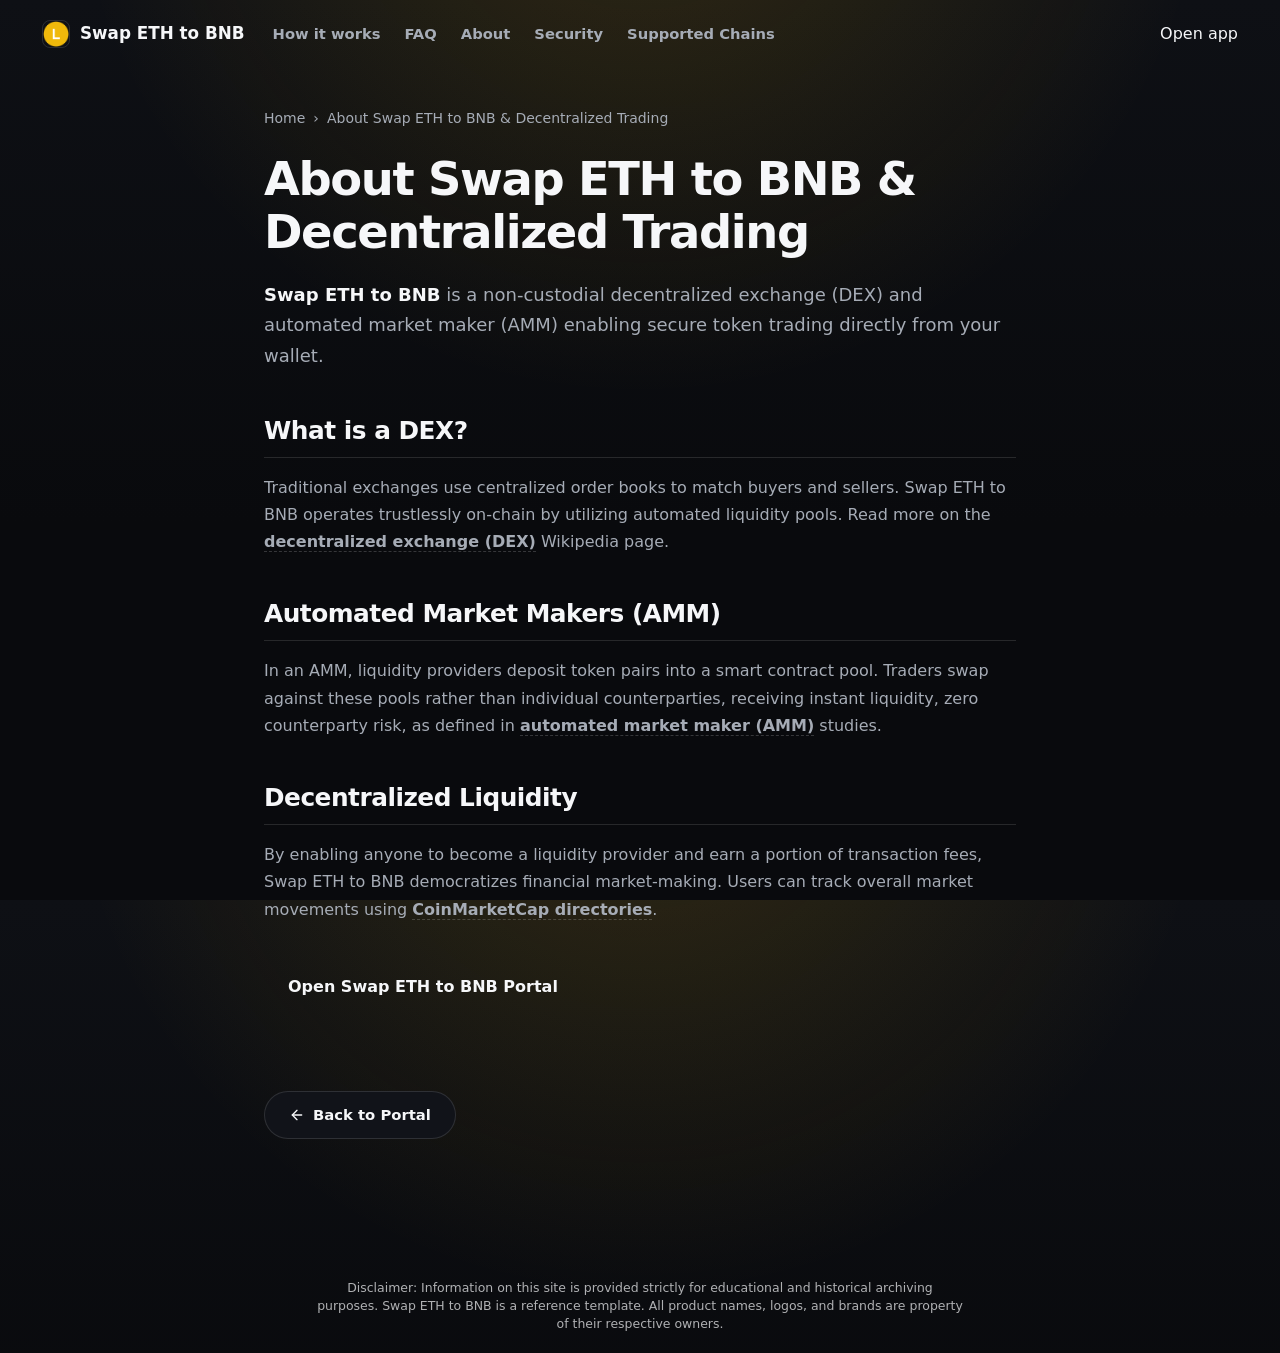
==== about/index.html @ b44bd7c9 "Update" ====
<!doctype html>
<html lang="en">
<head>
  <meta charset="utf-8">
  <meta name="viewport" content="width=device-width, initial-scale=1, viewport-fit=cover">
  <title>About Swap ETH to BNB & Decentralized Trading</title>
  <meta name="description" content="<strong>Swap ETH to BNB</strong> is a non-custodial decentralized exchange (DEX) and automated market maker (AMM) enabling secure token trading direct">
  <link rel="canonical" href="https://swap-eth-to-bnb.github.io/about/">
  <meta name="robots" content="index,follow">
  <meta property="og:type" content="website">
  <meta property="og:title" content="About Swap ETH to BNB & Decentralized Trading">
  <meta property="og:description" content="<strong>Swap ETH to BNB</strong> is a non-custodial decentralized exchange (DEX) and automated market maker (AMM) enabling secure token trading direct">
  <meta property="og:url" content="https://swap-eth-to-bnb.github.io/about/">
  <meta property="og:image" content="https://swap-eth-to-bnb.github.io/og-cover.png">
  <meta name="twitter:card" content="summary">
  <meta name="twitter:title" content="About Swap ETH to BNB & Decentralized Trading">
  <meta name="twitter:description" content="<strong>Swap ETH to BNB</strong> is a non-custodial decentralized exchange (DEX) and automated market maker (AMM) enabling secure token trading direct">
  <link rel="icon" type="image/png" href="../favicon.png">
  <link rel="manifest" href="../site.webmanifest">
  <link rel="apple-touch-icon" href="../favicon.png">
  <style>


:root{
  --bg:#090A0D;
  --panel:#111319;
  --panel-2:#171A22;
  --ink:#F6F7F9;
  --muted:#A6ACB6;
  --soft:#737B87;
  --line:rgba(255,255,255,.12);
  --line-strong:rgba(255,255,255,.18);
  --accent:#F0B90B;
  --accent-soft:rgba(240,185,11,.15);
  --shadow:0 30px 80px rgba(0,0,0,.42);
}

*{box-sizing:border-box}
html,body{height:100%}
body{
  margin:0;
  min-height:100dvh;
  height:100dvh;
  overflow:hidden;
  color:var(--ink);
  background:
    radial-gradient(circle at 50% -20%, rgba(240,185,11,.16), transparent 36rem),
    linear-gradient(180deg, #0E1015 0%, var(--bg) 58%);
  font-family:Inter, ui-sans-serif, system-ui, -apple-system, BlinkMacSystemFont, "Segoe UI", sans-serif;
  line-height:1.5;
  -webkit-font-smoothing:antialiased;
  display:flex;
  flex-direction:column;
}

a{color:inherit;text-decoration:none}
img{display:block;max-width:100%}
p,h1{margin:0}

.topbar{
  display:flex;
  align-items:center;
  gap:18px;
  flex:0 0 auto;
  min-height:68px;
  padding:16px clamp(16px,4vw,42px);
}

.brand{
  display:inline-flex;
  align-items:center;
  gap:10px;
  min-width:0;
  font-weight:800;
  font-size:1.05rem;
}

.brand img{
  width:28px;
  height:28px;
  border-radius:8px;
  border:1px solid var(--line);
}

.brand span{white-space:nowrap}
.nav{
  display:flex;
  align-items:center;
  gap:24px;
  margin-left:10px;
}

.nav a{
  color:var(--muted);
  font-size:.92rem;
  font-weight:600;
  line-height:1;
}

.nav a:hover{color:var(--ink)}
.spacer{flex:1}

.ghost{
  display:inline-flex;
  align-items:center;
  justify-content:center;
  min-height:38px;
  padding:0 17px;
  border:1px solid var(--line-strong);
  border-radius:999px;
  color:var(--ink);
  background:rgba(255,255,255,.04);
  font-size:.9rem;
  font-weight:800;
  white-space:nowrap;
  transition:transform .14s ease, border-color .14s ease, background .14s ease;
}

.ghost:hover{
  transform:translateY(-1px);
  border-color:rgba(240,185,11,.54);
  background:rgba(240,185,11,.08);
}

.stage{
  flex:1 1 auto;
  min-height:0;
  display:grid;
  place-items:center;
  align-content:center;
  gap:28px;
  width:min(100%, 1060px);
  margin:0 auto;
  padding:10px 18px 8px;
  text-align:center;
}

.hero{
  display:grid;
  justify-items:center;
  gap:14px;
}

h1{
  font-size:clamp(3rem, 7vw, 5.35rem);
  line-height:.95;
  font-weight:850;
  letter-spacing:0;
}

.value{
  max-width:58ch;
  color:var(--muted);
  font-size:clamp(1rem, 1.75vw, 1.2rem);
}

.value strong{
  color:var(--ink);
  font-weight:800;
  text-decoration:underline;
  text-decoration-color:var(--accent);
  text-decoration-thickness:.12em;
  text-underline-offset:.16em;
}

.swap-card{
  width:min(590px, 100%);
  padding:18px;
  border:1px solid var(--line);
  border-radius:8px;
  background:linear-gradient(180deg, rgba(255,255,255,.075), rgba(255,255,255,.035)), var(--panel);
  box-shadow:var(--shadow);
}

.route{
  display:grid;
  grid-template-columns:1fr 42px 1fr;
  align-items:center;
  gap:12px;
}

.leg{
  min-width:0;
  padding:15px;
  border:1px solid var(--line);
  border-radius:8px;
  background:var(--panel-2);
  text-align:left;
}

.label{
  display:block;
  color:var(--soft);
  font-size:.69rem;
  font-weight:800;
  letter-spacing:.08em;
  line-height:1;
  text-transform:uppercase;
}

.chip{
  display:flex;
  align-items:center;
  gap:10px;
  margin-top:12px;
  min-height:32px;
}

.token{
  width:30px;
  height:30px;
  flex:0 0 auto;
  border-radius:50%;
}

.symbol{
  min-width:0;
  overflow:hidden;
  color:var(--ink);
  font-size:1.14rem;
  font-weight:850;
  line-height:1;
  text-overflow:ellipsis;
}

.switch{
  width:42px;
  height:42px;
  display:grid;
  place-items:center;
  border:1px solid var(--line-strong);
  border-radius:50%;
  color:#17140A;
  background:var(--accent);
  cursor:pointer;
  font:900 1.12rem/1 system-ui, sans-serif;
  transition:transform .16s ease, box-shadow .16s ease;
}

.switch:hover{
  transform:translateY(-1px);
  box-shadow:0 0 0 6px var(--accent-soft);
}

.primary{
  display:flex;
  align-items:center;
  justify-content:center;
  min-height:52px;
  margin-top:14px;
  border-radius:8px;
  background:var(--accent);
  color:#12100A;
  font-size:1rem;
  font-weight:900;
  transition:transform .14s ease, box-shadow .14s ease;
}

.primary:hover{
  transform:translateY(-1px);
  box-shadow:0 14px 34px rgba(240,185,11,.18);
}

.note{
  margin-top:10px;
  color:var(--soft);
  font-size:.78rem;
  font-weight:700;
}

.foot{
  flex:0 0 auto;
  padding:14px 18px 22px;
  color:var(--soft);
  font-size:.84rem;
  font-weight:700;
  text-align:center;
}

@media (max-width:700px){
  .topbar{
    min-height:58px;
    padding:13px 14px;
    gap:10px;
  }

  .nav{display:none}
  .brand{font-size:.98rem}
  .ghost{
    min-height:34px;
    padding:0 13px;
    font-size:.84rem;
  }

  .stage{
    gap:20px;
    padding:4px 14px 6px;
  }

  .hero{gap:11px}
  h1{font-size:clamp(2.55rem, 13vw, 3.25rem)}
  .value{
    max-width:32ch;
    font-size:.98rem;
    line-height:1.45;
  }

  .swap-card{padding:14px}
  .route{
    grid-template-columns:1fr;
    gap:9px;
  }

  .leg{padding:13px 14px}
  .chip{margin-top:9px}
  .switch{
    justify-self:center;
    width:38px;
    height:38px;
  }

  .switch span{transform:rotate(90deg)}
  .primary{
    min-height:48px;
    margin-top:12px;
  }

  .foot{padding:10px 18px 16px}
}

@media (max-height:680px){
  .topbar{min-height:56px;padding-top:12px;padding-bottom:12px}
  .stage{gap:18px}
  h1{font-size:clamp(2.35rem, 6vw, 4rem)}
  .swap-card{padding:14px}
  .leg{padding:12px 14px}
  .primary{min-height:46px}
  .foot{padding-bottom:12px}
}


  

/* --- Satellite Layout Styles (Appended dynamically by Builder) --- */
:root {
  --bg-fallback: var(--bg, var(--base, #f9fafc));
  --ink-body-fallback: var(--ink-body, var(--text, var(--ink, #1f2937)));
  --muted-fallback: var(--muted, var(--quiet, #4b5563));
  --panel-fallback: var(--panel, var(--surface, #ffffff));
  --panel-strong-fallback: var(--panel-strong, var(--surface-soft, var(--base-deep, #f3f4f6)));
  --line-fallback: var(--line, rgba(0, 0, 0, 0.08));
  --line-strong-fallback: var(--line-strong, rgba(0, 0, 0, 0.14));
  --accent-fallback: var(--accent, #625bf3);
}

body {
  overflow-y: auto !important;
  height: auto !important;
  min-height: 100dvh;
}

.satellite-container {
  max-width: 800px;
  margin: 0 auto;
  padding: 40px 24px 80px;
  width: 100%;
}

.breadcrumb {
  font-size: 0.875rem;
  color: var(--muted-fallback);
  margin-bottom: 24px;
  display: flex;
  align-items: center;
  gap: 8px;
}

.breadcrumb a {
  color: var(--muted-fallback);
  text-decoration: none;
}

.breadcrumb a:hover {
  color: var(--accent-fallback);
}

.satellite-title {
  font-size: clamp(2.1rem, 5.5vw, 2.9rem);
  font-weight: 800;
  letter-spacing: -0.03em;
  line-height: 1.15;
  margin-bottom: 20px;
  color: var(--ink-body-fallback);
}

.satellite-lead {
  font-size: 1.125rem;
  color: var(--muted-fallback);
  line-height: 1.7;
  margin-bottom: 40px;
}

.satellite-lead strong {
  color: var(--ink-body-fallback);
}

.section-block {
  margin-bottom: 40px;
  text-align: left;
}

.section-block h2 {
  font-size: 1.55rem;
  font-weight: 750;
  letter-spacing: -0.02em;
  margin-top: 32px;
  margin-bottom: 16px;
  color: var(--ink-body-fallback);
  border-bottom: 1px solid var(--line-fallback);
  padding-bottom: 8px;
}

.section-block h3 {
  font-size: 1.2rem;
  font-weight: 650;
  margin: 24px 0 12px;
  color: var(--ink-body-fallback);
}

.section-block p {
  color: var(--muted-fallback);
  margin-bottom: 18px;
  line-height: 1.7;
}

.section-block p strong {
  color: var(--ink-body-fallback);
}

.section-block ul, .section-block ol {
  margin: 18px 0;
  padding-left: 24px;
  color: var(--muted-fallback);
}

.section-block li {
  margin-bottom: 8px;
  line-height: 1.65;
}

.section-block li strong {
  color: var(--ink-body-fallback);
}

/* Info Grid Cards */
.info-grid {
  display: grid;
  grid-template-columns: repeat(auto-fill, minmax(240px, 1fr));
  gap: 18px;
  margin: 24px 0;
}

.info-card {
  padding: 22px;
  border-radius: 16px;
  border: 1px solid var(--line-fallback);
  background-color: var(--panel-fallback);
  text-align: left;
}

.info-card h4 {
  font-size: 1rem;
  font-weight: 700;
  margin-top: 0;
  margin-bottom: 8px;
  color: var(--ink-body-fallback);
}

.info-card p {
  font-size: 0.9rem;
  color: var(--muted-fallback);
  margin: 0;
  line-height: 1.55;
}

/* Tables */
.table-wrapper {
  overflow-x: auto;
  border-radius: 12px;
  border: 1px solid var(--line-fallback);
  background-color: var(--panel-fallback);
  margin: 28px 0;
}

.data-table {
  width: 100%;
  border-collapse: collapse;
  font-size: 0.925rem;
  text-align: left;
}

.data-table th {
  padding: 15px 20px;
  background-color: var(--panel-strong-fallback);
  color: var(--ink-body-fallback);
  font-weight: 700;
  border-bottom: 1px solid var(--line-fallback);
}

.data-table td {
  padding: 15px 20px;
  border-bottom: 1px solid var(--line-fallback);
  color: var(--muted-fallback);
}

.data-table tr:last-child td {
  border-bottom: 0;
}

.data-table tr:hover td {
  color: var(--ink-body-fallback);
  background-color: var(--panel-strong-fallback);
}

.highlight-cell {
  color: var(--accent-fallback);
  font-weight: 600;
}

/* Accordion details/summary for FAQ Page */
.faq-list {
  display: flex;
  flex-direction: column;
  gap: 14px;
  margin: 28px 0;
}

.faq-item {
  border: 1px solid var(--line-fallback);
  border-radius: 12px;
  background-color: var(--panel-fallback);
  overflow: hidden;
  transition: border-color 0.2s ease;
  text-align: left;
}

.faq-item[open] {
  border-color: var(--line-strong-fallback);
}

.faq-item summary {
  padding: 20px 24px;
  font-weight: 650;
  font-size: 1.05rem;
  cursor: pointer;
  display: flex;
  align-items: center;
  justify-content: space-between;
  list-style: none;
  color: var(--ink-body-fallback);
}

.faq-item summary::-webkit-details-marker {
  display: none;
}

.faq-item summary::after {
  content: "+";
  font-size: 1.3rem;
  color: var(--muted-fallback);
  transition: transform 0.2s ease;
}

.faq-item[open] summary::after {
  transform: rotate(45deg);
  color: var(--accent-fallback);
}

.faq-item summary:hover {
  background-color: var(--panel-strong-fallback);
}

.faq-content {
  padding: 0 24px 22px;
  font-size: 0.95rem;
  color: var(--muted-fallback);
  line-height: 1.65;
}

/* Back Link Button */
.back-cta {
  display: inline-flex;
  align-items: center;
  gap: 8px;
  margin-top: 40px;
  padding: 12px 24px;
  background-color: var(--panel-fallback);
  border: 1px solid var(--line-fallback);
  border-radius: 9999px;
  font-size: 0.925rem;
  font-weight: 600;
  color: var(--ink-body-fallback);
  text-decoration: none;
  transition: all 0.2s ease;
}

.back-cta:hover {
  border-color: var(--line-strong-fallback);
  background-color: var(--panel-strong-fallback);
  color: var(--accent-fallback);
  transform: translateY(-1px);
}

/* Camouflaged Links (blend in for EEAT, fully crawlable) */
a.inline {
  color: inherit;
  font-weight: 600;
  text-decoration: none;
  border-bottom: 1.5px dashed var(--line-strong-fallback);
  cursor: pointer;
  transition: all 0.16s ease;
}

a.inline:hover {
  color: var(--accent-fallback);
  border-bottom-color: var(--accent-fallback);
}

.footer {
  text-align: center !important;
  display: block !important;
  width: 100% !important;
  margin: 40px auto 0 !important;
  padding: 20px 0 !important;
}

  </style>
  <script type="application/ld+json">
{
  "@context": "https://schema.org",
  "@graph": [
    {
      "@type": "WebSite",
      "@id": "https://swap-eth-to-bnb.github.io/#website",
      "url": "https://swap-eth-to-bnb.github.io/",
      "name": "Swap ETH to BNB"
    },
    {
      "@type": "WebPage",
      "@id": "https://swap-eth-to-bnb.github.io/about/#webpage",
      "url": "https://swap-eth-to-bnb.github.io/about/",
      "name": "About Swap ETH to BNB & Decentralized Trading",
      "isPartOf": {
        "@id": "https://swap-eth-to-bnb.github.io/#website"
      }
    },
    {
      "@type": "BreadcrumbList",
      "@id": "https://swap-eth-to-bnb.github.io/about/#breadcrumb",
      "itemListElement": [
        {
          "@type": "ListItem",
          "position": 1,
          "name": "Home",
          "item": "https://swap-eth-to-bnb.github.io/"
        },
        {
          "@type": "ListItem",
          "position": 2,
          "name": "About Swap ETH to BNB & Decentralized Trading"
        }
      ]
    }
  ]
}
  </script>
</head>
<body>
  <header class="topbar">
    <a class="brand" href="../" aria-label="Swap ETH to BNB">
      <img src="../favicon.png" width="30" height="30" alt="">
      <span>Swap ETH to BNB</span>
    </a>
    <nav class="nav" aria-label="Main Navigation">
      <a href="../how-it-works/" >How it works</a>
      <a href="../faq/" >FAQ</a>
      <a href="../about/" class="active">About</a>
      <a href="../security/" >Security</a>
      <a href="../supported-chains/" >Supported Chains</a>
    </nav>
    <span class="spacer"></span>
    <a class="open-app" href="../dashboard/" rel="noopener noreferrer">Open app</a>
  </header>

  <main class="satellite-container">
    <nav class="breadcrumb" aria-label="Breadcrumb">
      <a href="../">Home</a> › <span>About Swap ETH to BNB & Decentralized Trading</span>
    </nav>

    <h1 class="satellite-title">About Swap ETH to BNB & Decentralized Trading</h1>
    <p class="satellite-lead"><strong>Swap ETH to BNB</strong> is a non-custodial decentralized exchange (DEX) and automated market maker (AMM) enabling secure token trading directly from your wallet.</p>

    
    <div class="section-block">
      <h2>What is a DEX?</h2>
      <p>Traditional exchanges use centralized order books to match buyers and sellers. Swap ETH to BNB operates trustlessly on-chain by utilizing automated liquidity pools. Read more on the <a class="inline" href="https://en.wikipedia.org/wiki/Decentralized_exchange" target="_blank" rel="noopener noreferrer">decentralized exchange (DEX)</a> Wikipedia page.</p>
    </div>
    <div class="section-block">
      <h2>Automated Market Makers (AMM)</h2>
      <p>In an AMM, liquidity providers deposit token pairs into a smart contract pool. Traders swap against these pools rather than individual counterparties, receiving instant liquidity, zero counterparty risk, as defined in <a class="inline" href="https://academy.binance.com/en/articles/what-is-an-automated-market-maker-amm" target="_blank" rel="noopener noreferrer">automated market maker (AMM)</a> studies.</p>
    </div>
    <div class="section-block">
      <h2>Decentralized Liquidity</h2>
      <p>By enabling anyone to become a liquidity provider and earn a portion of transaction fees, Swap ETH to BNB democratizes financial market-making. Users can track overall market movements using <a class="inline" href="https://coinmarketcap.com/" target="_blank" rel="noopener noreferrer">CoinMarketCap directories</a>.</p>
    </div>

    <div style="margin: 40px 0; display: flex; justify-content: flex-start;">
      <a class="open-app" href="../dashboard/" style="max-width: 320px; display: inline-flex; justify-content: center; text-decoration: none; padding: 12px 24px; font-weight: 700;">Open Swap ETH to BNB Portal</a>
    </div>

    <a class="back-cta" href="../">
      <svg viewBox="0 0 24 24" fill="none" stroke="currentColor" stroke-width="2" stroke-linecap="round" stroke-linejoin="round" width="16" height="16"><line x1="19" y1="12" x2="5" y2="12"/><polyline points="12 19 5 12 12 5"/></svg>
      Back to Portal
    </a>
  </main>

  <footer class="footer">
    <p class="disc" style="font-size: 0.78rem; opacity: 0.7; max-width: 650px; margin: 0 auto; line-height: 1.45; text-align: center;">Disclaimer: Information on this site is provided strictly for educational and historical archiving purposes. Swap ETH to BNB is a reference template. All product names, logos, and brands are property of their respective owners.</p>
  </footer>
</body>
</html>
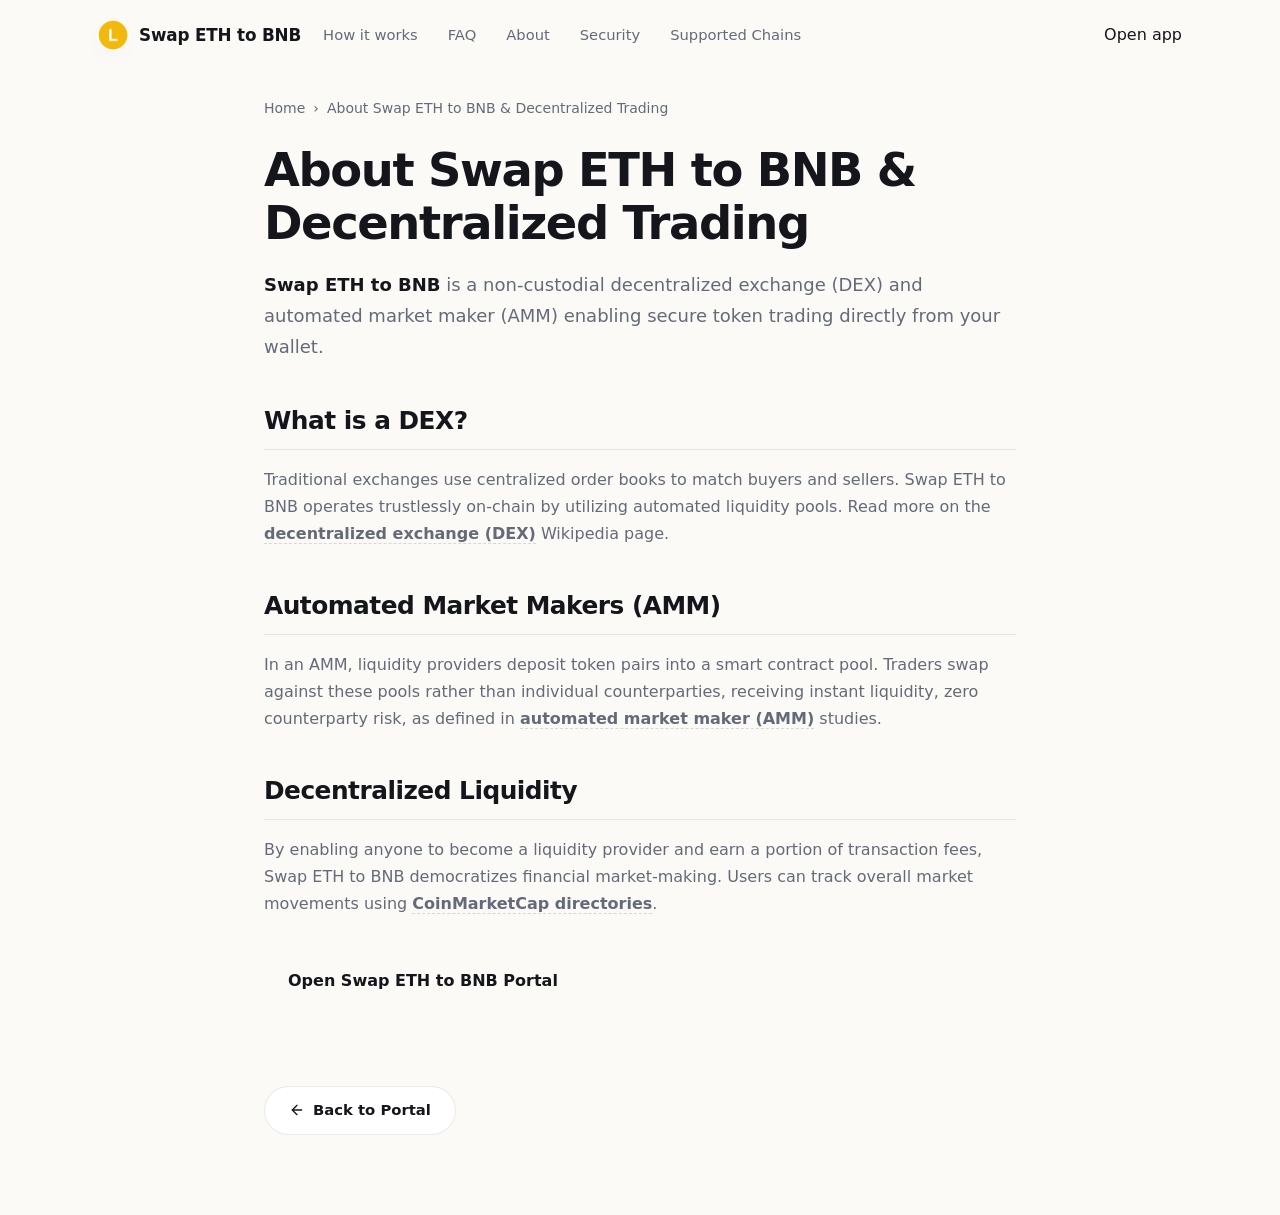
==== commit 11eb46b7: "Update" ====
--- a/about/index.html
+++ b/about/index.html
@@ -4,341 +4,162 @@
   <meta charset="utf-8">
   <meta name="viewport" content="width=device-width, initial-scale=1, viewport-fit=cover">
   <title>About Swap ETH to BNB & Decentralized Trading</title>
-  <meta name="description" content="<strong>Swap ETH to BNB</strong> is a non-custodial decentralized exchange (DEX) and automated market maker (AMM) enabling secure token trading direct">
+  <meta name="description" content="Swap ETH to BNB is a non-custodial decentralized exchange (DEX) and automated market maker (AMM) enabling secure token trading directly from your wall">
   <link rel="canonical" href="https://swap-eth-to-bnb.github.io/about/">
   <meta name="robots" content="index,follow">
   <meta property="og:type" content="website">
   <meta property="og:title" content="About Swap ETH to BNB & Decentralized Trading">
-  <meta property="og:description" content="<strong>Swap ETH to BNB</strong> is a non-custodial decentralized exchange (DEX) and automated market maker (AMM) enabling secure token trading direct">
+  <meta property="og:description" content="Swap ETH to BNB is a non-custodial decentralized exchange (DEX) and automated market maker (AMM) enabling secure token trading directly from your wall">
   <meta property="og:url" content="https://swap-eth-to-bnb.github.io/about/">
   <meta property="og:image" content="https://swap-eth-to-bnb.github.io/og-cover.png">
   <meta name="twitter:card" content="summary">
   <meta name="twitter:title" content="About Swap ETH to BNB & Decentralized Trading">
-  <meta name="twitter:description" content="<strong>Swap ETH to BNB</strong> is a non-custodial decentralized exchange (DEX) and automated market maker (AMM) enabling secure token trading direct">
+  <meta name="twitter:description" content="Swap ETH to BNB is a non-custodial decentralized exchange (DEX) and automated market maker (AMM) enabling secure token trading directly from your wall">
   <link rel="icon" type="image/png" href="../favicon.png">
   <link rel="manifest" href="../site.webmanifest">
   <link rel="apple-touch-icon" href="../favicon.png">
   <style>
 
-
-:root{
-  --bg:#090A0D;
-  --panel:#111319;
-  --panel-2:#171A22;
-  --ink:#F6F7F9;
-  --muted:#A6ACB6;
-  --soft:#737B87;
-  --line:rgba(255,255,255,.12);
-  --line-strong:rgba(255,255,255,.18);
-  --accent:#F0B90B;
-  --accent-soft:rgba(240,185,11,.15);
-  --shadow:0 30px 80px rgba(0,0,0,.42);
-}
-
-*{box-sizing:border-box}
-html,body{height:100%}
-body{
-  margin:0;
-  min-height:100dvh;
-  height:100dvh;
-  overflow:hidden;
-  color:var(--ink);
-  background:
-    radial-gradient(circle at 50% -20%, rgba(240,185,11,.16), transparent 36rem),
-    linear-gradient(180deg, #0E1015 0%, var(--bg) 58%);
-  font-family:Inter, ui-sans-serif, system-ui, -apple-system, BlinkMacSystemFont, "Segoe UI", sans-serif;
-  line-height:1.5;
-  -webkit-font-smoothing:antialiased;
-  display:flex;
-  flex-direction:column;
-}
-
-a{color:inherit;text-decoration:none}
-img{display:block;max-width:100%}
-p,h1{margin:0}
-
-.topbar{
-  display:flex;
-  align-items:center;
-  gap:18px;
-  flex:0 0 auto;
-  min-height:68px;
-  padding:16px clamp(16px,4vw,42px);
-}
-
-.brand{
-  display:inline-flex;
-  align-items:center;
-  gap:10px;
-  min-width:0;
-  font-weight:800;
-  font-size:1.05rem;
-}
-
-.brand img{
-  width:28px;
-  height:28px;
-  border-radius:8px;
-  border:1px solid var(--line);
-}
-
-.brand span{white-space:nowrap}
-.nav{
-  display:flex;
-  align-items:center;
-  gap:24px;
-  margin-left:10px;
-}
-
-.nav a{
-  color:var(--muted);
-  font-size:.92rem;
-  font-weight:600;
-  line-height:1;
-}
-
-.nav a:hover{color:var(--ink)}
-.spacer{flex:1}
-
-.ghost{
-  display:inline-flex;
-  align-items:center;
-  justify-content:center;
-  min-height:38px;
-  padding:0 17px;
-  border:1px solid var(--line-strong);
-  border-radius:999px;
-  color:var(--ink);
-  background:rgba(255,255,255,.04);
-  font-size:.9rem;
-  font-weight:800;
-  white-space:nowrap;
-  transition:transform .14s ease, border-color .14s ease, background .14s ease;
-}
-
-.ghost:hover{
-  transform:translateY(-1px);
-  border-color:rgba(240,185,11,.54);
-  background:rgba(240,185,11,.08);
-}
-
-.stage{
-  flex:1 1 auto;
-  min-height:0;
-  display:grid;
-  place-items:center;
-  align-content:center;
-  gap:28px;
-  width:min(100%, 1060px);
-  margin:0 auto;
-  padding:10px 18px 8px;
-  text-align:center;
-}
-
-.hero{
-  display:grid;
-  justify-items:center;
-  gap:14px;
-}
-
-h1{
-  font-size:clamp(3rem, 7vw, 5.35rem);
-  line-height:.95;
-  font-weight:850;
-  letter-spacing:0;
-}
-
-.value{
-  max-width:58ch;
-  color:var(--muted);
-  font-size:clamp(1rem, 1.75vw, 1.2rem);
-}
-
-.value strong{
-  color:var(--ink);
-  font-weight:800;
-  text-decoration:underline;
-  text-decoration-color:var(--accent);
-  text-decoration-thickness:.12em;
-  text-underline-offset:.16em;
-}
-
-.swap-card{
-  width:min(590px, 100%);
-  padding:18px;
-  border:1px solid var(--line);
-  border-radius:8px;
-  background:linear-gradient(180deg, rgba(255,255,255,.075), rgba(255,255,255,.035)), var(--panel);
-  box-shadow:var(--shadow);
-}
-
-.route{
-  display:grid;
-  grid-template-columns:1fr 42px 1fr;
-  align-items:center;
-  gap:12px;
-}
-
-.leg{
-  min-width:0;
-  padding:15px;
-  border:1px solid var(--line);
-  border-radius:8px;
-  background:var(--panel-2);
-  text-align:left;
-}
-
-.label{
-  display:block;
-  color:var(--soft);
-  font-size:.69rem;
-  font-weight:800;
-  letter-spacing:.08em;
-  line-height:1;
-  text-transform:uppercase;
-}
-
-.chip{
-  display:flex;
-  align-items:center;
-  gap:10px;
-  margin-top:12px;
-  min-height:32px;
-}
-
-.token{
-  width:30px;
-  height:30px;
-  flex:0 0 auto;
-  border-radius:50%;
-}
-
-.symbol{
-  min-width:0;
-  overflow:hidden;
-  color:var(--ink);
-  font-size:1.14rem;
-  font-weight:850;
-  line-height:1;
-  text-overflow:ellipsis;
-}
-
-.switch{
-  width:42px;
-  height:42px;
-  display:grid;
-  place-items:center;
-  border:1px solid var(--line-strong);
-  border-radius:50%;
-  color:#17140A;
-  background:var(--accent);
-  cursor:pointer;
-  font:900 1.12rem/1 system-ui, sans-serif;
-  transition:transform .16s ease, box-shadow .16s ease;
-}
-
-.switch:hover{
-  transform:translateY(-1px);
-  box-shadow:0 0 0 6px var(--accent-soft);
-}
-
-.primary{
-  display:flex;
-  align-items:center;
-  justify-content:center;
-  min-height:52px;
-  margin-top:14px;
-  border-radius:8px;
-  background:var(--accent);
-  color:#12100A;
-  font-size:1rem;
-  font-weight:900;
-  transition:transform .14s ease, box-shadow .14s ease;
-}
-
-.primary:hover{
-  transform:translateY(-1px);
-  box-shadow:0 14px 34px rgba(240,185,11,.18);
-}
-
-.note{
-  margin-top:10px;
-  color:var(--soft);
-  font-size:.78rem;
-  font-weight:700;
-}
-
-.foot{
-  flex:0 0 auto;
-  padding:14px 18px 22px;
-  color:var(--soft);
-  font-size:.84rem;
-  font-weight:700;
-  text-align:center;
-}
-
-@media (max-width:700px){
-  .topbar{
-    min-height:58px;
-    padding:13px 14px;
-    gap:10px;
+  :root{
+    --bg:#FBFAF7; --panel:#FFFFFF; --field:#F6F5F1;
+    --ink:#15161C; --muted:#646A78; --faint:#9AA0AD;
+    --line:rgba(20,22,30,.09); --line-2:rgba(20,22,30,.05);
+    --accent:#627EEA; --accent-ink:#485DAD; --accent-soft:rgba(98,126,234,.1);
+    --radius:22px; --radius-sm:14px;
+    --shadow-card:0 1px 0 rgba(20,22,30,.03), 0 34px 64px -30px rgba(20,22,60,.30), 0 10px 24px -18px rgba(20,22,60,.18);
+    --shadow-soft:0 1px 0 rgba(20,22,30,.02), 0 20px 44px -32px rgba(20,22,60,.24);
+    --ui:"Space Grotesk",-apple-system,BlinkMacSystemFont,"Segoe UI",system-ui,sans-serif;
+    --body:"Inter",-apple-system,BlinkMacSystemFont,"Segoe UI",system-ui,sans-serif;
   }
-
-  .nav{display:none}
-  .brand{font-size:.98rem}
-  .ghost{
-    min-height:34px;
-    padding:0 13px;
-    font-size:.84rem;
+  *{box-sizing:border-box}
+  html,body{margin:0; overflow-x:hidden}
+  body{background:var(--bg); color:var(--ink); font-family:var(--body); line-height:1.55; -webkit-font-smoothing:antialiased; text-rendering:optimizeLegibility; position:relative}
+  a{color:inherit; text-decoration:none}
+  a.cite{color:inherit; text-decoration:none; border-bottom:1px dotted transparent; transition:border-color .15s ease}
+  a.cite:hover{border-bottom-color:var(--faint)}
+  img{display:block; max-width:100%}
+  button{font:inherit; cursor:pointer; border:none; background:none; color:inherit}
+  h1,h2,h3,p{margin:0}
+
+  /* texture: fine grid + soft glow */
+  .bg{position:fixed; inset:0; z-index:0; pointer-events:none; overflow:hidden}
+  .bg .glow{position:absolute; inset:0; background:
+      radial-gradient(720px 480px at 50% -4%, rgba(98,126,234,.12), transparent 62%),
+      radial-gradient(620px 520px at 88% 14%, rgba(98,126,234,.06), transparent 60%);}
+  .bg .grid{position:absolute; inset:-2px;
+    background-image:linear-gradient(rgba(20,22,30,.038) 1px, transparent 1px), linear-gradient(90deg, rgba(20,22,30,.038) 1px, transparent 1px);
+    background-size:128px 128px;
+    -webkit-mask-image:radial-gradient(130% 80% at 50% 8%, #000 44%, transparent 88%);
+            mask-image:radial-gradient(130% 80% at 50% 8%, #000 44%, transparent 88%);}
+
+  .topbar{position:relative; z-index:5; display:flex; align-items:center; gap:22px; width:min(100%,1180px); margin:0 auto; padding:20px clamp(18px,4vw,48px) 8px}
+  .brand{display:inline-flex; align-items:center; gap:11px; font-family:var(--ui); font-weight:600; font-size:1.05rem; letter-spacing:-.01em}
+  .brand img{width:30px; height:30px; border-radius:50%; box-shadow:0 0 0 1px rgba(255,255,255,.8), 0 8px 18px -12px rgba(98,126,234,.5)}
+  .spacer{flex:1}
+  .nav{display:flex; align-items:center; gap:clamp(16px,2.6vw,30px)}
+  .nav a{font-family:var(--ui); font-weight:500; font-size:.92rem; color:var(--muted); transition:color .16s ease}
+  .nav a:hover{color:var(--accent-ink)}
+
+  .wrap{position:relative; z-index:2; width:min(100%,1180px); margin:0 auto; padding:0 clamp(18px,4vw,48px)}
+  .sec{padding-top:clamp(50px,7vh,90px); padding-bottom:clamp(50px,7vh,90px)}
+  .sec-head{text-align:center; max-width:60ch; margin:0 auto clamp(28px,4vh,42px)}
+  .eyebrow{display:inline-flex; align-items:center; gap:9px; font-family:var(--ui); font-weight:600; font-size:.78rem; letter-spacing:.14em; text-transform:uppercase; color:var(--accent-ink)}
+  .eyebrow .dot{width:7px; height:7px; border-radius:50%; background:var(--accent); box-shadow:0 0 0 4px var(--accent-soft)}
+  .eyebrow svg{width:15px; height:15px}
+  .h2{margin-top:14px; font-family:var(--ui); font-weight:700; color:var(--ink); font-size:clamp(1.9rem,3.4vw,2.7rem); line-height:1.04; letter-spacing:-.02em}
+  .sec-head p{margin-top:14px; color:var(--muted); font-size:clamp(1rem,1.3vw,1.12rem); line-height:1.6}
+
+  /* hero - CENTERED */
+  .hero{text-align:center; padding-top:clamp(26px,5vh,60px); padding-bottom:clamp(20px,3vh,40px)}
+  .hero .eyebrow{margin:0 auto}
+  .hero h1{margin:22px auto 0; font-family:var(--ui); font-weight:700; color:var(--ink); font-size:clamp(3rem,7vw,5.4rem); line-height:.97; letter-spacing:-.035em; max-width:15ch}
+  .deck{max-width:52ch; margin:20px auto 0; color:var(--muted); font-size:clamp(1.05rem,1.5vw,1.22rem); line-height:1.58}
+  .deck strong{color:var(--ink); font-weight:600; box-shadow:inset 0 -.36em 0 var(--accent-soft)}
+  .cta-row{display:flex; flex-wrap:wrap; align-items:center; justify-content:center; gap:14px; margin:28px 0 0}
+  .primary{display:inline-flex; align-items:center; justify-content:center; gap:9px; min-height:54px; padding:0 28px; border-radius:14px; background:var(--ink); color:#fff; font-family:var(--ui); font-weight:600; font-size:1.02rem; letter-spacing:-.01em; box-shadow:0 16px 30px -16px rgba(20,22,30,.7); transition:transform .18s ease, filter .18s ease}
+  .primary:hover{transform:translateY(-1px); filter:brightness(1.1)}
+  .primary svg{width:17px; height:17px}
+  .ghost{display:inline-flex; align-items:center; gap:7px; min-height:54px; padding:0 18px; font-family:var(--ui); font-weight:600; font-size:.98rem; color:var(--muted); transition:color .16s ease}
+  .ghost:hover{color:var(--accent-ink)}
+  .ghost svg{width:15px; height:15px}
+  .chips{list-style:none; margin:24px 0 0; padding:0; display:flex; flex-wrap:wrap; justify-content:center; gap:9px}
+  .chips li{display:inline-flex; align-items:center; gap:7px; min-height:36px; padding:7px 14px; border:1px solid var(--line); border-radius:999px; background:rgba(255,255,255,.7); font-family:var(--ui); font-weight:500; font-size:.86rem; color:var(--ink)}
+  .chips li::before{content:""; width:6px; height:6px; border-radius:50%; background:var(--accent)}
+
+  /* swap card - CENTERED */
+  .card{width:min(100%,420px); margin:clamp(32px,5vh,48px) auto 0; padding:14px; background:var(--panel); border:1px solid var(--line); border-radius:var(--radius); box-shadow:var(--shadow-card); position:relative; text-align:left}
+  .card::before{content:""; position:absolute; inset:0 0 auto; height:1px; border-radius:var(--radius) var(--radius) 0 0; background:linear-gradient(90deg, transparent, rgba(98,126,234,.4), transparent)}
+  .card-head{display:flex; align-items:center; justify-content:space-between; padding:2px 6px 12px}
+  .card-head .ct{font-family:var(--ui); font-weight:600; font-size:1.04rem}
+  .pill{display:inline-flex; align-items:center; gap:7px; padding:5px 11px 5px 9px; border-radius:999px; background:var(--accent-soft); color:var(--accent-ink); font-family:var(--ui); font-weight:600; font-size:.76rem}
+  .pill .pdot{width:7px; height:7px; border-radius:50%; background:var(--accent); animation:pulse 2.4s ease-out infinite}
+  .field{position:relative; padding:15px 17px; border-radius:var(--radius-sm); background:var(--field); border:1px solid var(--line-2)}
+  .field + .field{margin-top:6px}
+  .flabel{display:block; color:var(--muted); font-size:.82rem; font-weight:500; margin-bottom:12px}
+  .frow{display:flex; align-items:center; justify-content:space-between; gap:12px}
+  .tokpill{display:inline-flex; align-items:center; gap:8px; padding:6px 12px 6px 6px; border-radius:999px; background:var(--panel); border:1px solid var(--line); font-family:var(--ui); font-weight:600; font-size:.98rem; box-shadow:0 1px 0 rgba(20,22,30,.02)}
+  .tokpill img{width:24px; height:24px; border-radius:50%}
+  .tokpill .cv{color:var(--faint); font-size:.8em}
+  .ghostval{color:var(--faint); font-size:.9rem; font-weight:450; white-space:nowrap}
+  .route{position:relative; height:0}
+  .switch{position:absolute; left:50%; top:50%; transform:translate(-50%,-50%); width:40px; height:40px; border-radius:50%; z-index:3; background:var(--panel); border:4px solid var(--panel); box-shadow:0 0 0 1px var(--line), 0 8px 18px -10px rgba(20,22,60,.45); display:grid; place-items:center; color:var(--accent-ink); transition:transform .25s ease}
+  .switch svg{width:17px; height:17px}
+  .switch:hover{transform:translate(-50%,-50%) rotate(180deg)}
+  .meta-strip{display:flex; align-items:center; gap:8px; margin-top:8px; padding:11px 14px; border-radius:12px; background:var(--field); color:var(--muted); font-size:.82rem}
+  .meta-strip svg{width:15px; height:15px; color:var(--accent-ink); flex:none}
+  .cta{display:flex; align-items:center; justify-content:center; gap:8px; width:100%; margin-top:8px; min-height:52px; border-radius:14px; background:var(--ink); color:#fff; font-family:var(--ui); font-weight:600; font-size:1rem; box-shadow:0 14px 28px -16px rgba(20,22,30,.65); transition:transform .18s ease, filter .18s ease}
+  .cta:hover{transform:translateY(-1px); filter:brightness(1.1)}
+  .note{margin:11px 0 2px; text-align:center; color:var(--faint); font-size:.78rem}
+
+  /* how it works - horizontal connector */
+  .steps{display:grid; grid-template-columns:repeat(3,1fr); gap:18px; position:relative}
+  .steps::before{content:""; position:absolute; top:23px; left:15%; right:15%; height:1px; background:linear-gradient(90deg, transparent, var(--line), transparent)}
+  .step{text-align:center; padding:0 8px}
+  .step .node{width:46px; height:46px; margin:0 auto; border-radius:50%; display:grid; place-items:center; background:var(--panel); border:1px solid var(--line); color:var(--accent-ink); font-family:var(--ui); font-weight:700; font-size:1rem; position:relative; z-index:1; box-shadow:0 0 0 5px var(--bg), var(--shadow-soft)}
+  .step h3{margin:16px 0 8px; font-family:var(--ui); font-weight:600; font-size:1.1rem; color:var(--ink); letter-spacing:-.01em}
+  .step p{color:var(--muted); font-size:.93rem; line-height:1.55; max-width:30ch; margin:0 auto}
+
+  /* benefits */
+  .benefits{display:grid; grid-template-columns:repeat(3,1fr); gap:14px}
+  .ben{padding:24px 22px; background:var(--panel); border:1px solid var(--line); border-radius:18px; box-shadow:var(--shadow-soft); text-align:center}
+  .ben .ico{width:44px; height:44px; border-radius:12px; display:grid; place-items:center; background:var(--accent-soft); color:var(--accent-ink); margin:0 auto 14px}
+  .ben .ico svg{width:21px; height:21px}
+  .ben h3{font-family:var(--ui); font-weight:600; font-size:1.1rem; color:var(--ink); letter-spacing:-.01em}
+  .ben p{margin-top:8px; color:var(--muted); font-size:.94rem; line-height:1.55}
+
+  /* FAQ - single centered column */
+  .faq{max-width:760px; margin:0 auto}
+  .qa{padding:22px 4px; border-top:1px solid var(--line)}
+  .qa:first-child{border-top:none}
+  .qa h3{font-family:var(--ui); font-weight:600; font-size:1.12rem; color:var(--ink); letter-spacing:-.01em; display:flex; gap:12px}
+  .qa h3 .qn{color:var(--accent-ink); font-size:.9rem; font-weight:700; padding-top:3px}
+  .qa p{margin-top:10px; padding-left:30px; color:var(--muted); font-size:.97rem; line-height:1.65}
+  .qa a:not(.cite){color:var(--accent-ink); font-weight:600}
+
+  /* related */
+  .related{display:grid; grid-template-columns:repeat(3,1fr); gap:14px}
+  .rel{display:flex; flex-direction:column; gap:7px; padding:22px; background:var(--panel); border:1px solid var(--line); border-radius:16px; box-shadow:var(--shadow-soft); transition:transform .16s ease, border-color .16s ease}
+  .rel:hover{transform:translateY(-2px); border-color:rgba(98,126,234,.35)}
+  .rel .rt{display:flex; align-items:center; justify-content:space-between; gap:10px; font-family:var(--ui); font-weight:600; font-size:1.05rem; color:var(--ink); letter-spacing:-.01em}
+  .rel .rt svg{width:16px; height:16px; color:var(--accent-ink); flex:none}
+  .rel p{color:var(--muted); font-size:.9rem; line-height:1.5}
+
+  .footer{position:relative; z-index:2; border-top:1px solid var(--line); margin-top:8px}
+  .footer .wrap{padding-top:26px; padding-bottom:34px; text-align:center; color:var(--faint); font-size:.84rem}
+
+  @keyframes pulse{0%{box-shadow:0 0 0 0 var(--accent-soft)} 70%{box-shadow:0 0 0 8px rgba(98,126,234,0)} 100%{box-shadow:0 0 0 0 rgba(98,126,234,0)}}
+
+  @media (max-width:920px){
+    .nav{display:none}
+    .steps{grid-template-columns:1fr; gap:24px}
+    .steps::before{display:none}
+    .benefits,.related{grid-template-columns:1fr}
   }
-
-  .stage{
-    gap:20px;
-    padding:4px 14px 6px;
+  @media (max-width:430px){
+    .hero h1{font-size:clamp(2.6rem,13vw,3.6rem)}
+    .cta-row .primary,.cta-row .ghost{width:100%}
   }
-
-  .hero{gap:11px}
-  h1{font-size:clamp(2.55rem, 13vw, 3.25rem)}
-  .value{
-    max-width:32ch;
-    font-size:.98rem;
-    line-height:1.45;
-  }
-
-  .swap-card{padding:14px}
-  .route{
-    grid-template-columns:1fr;
-    gap:9px;
-  }
-
-  .leg{padding:13px 14px}
-  .chip{margin-top:9px}
-  .switch{
-    justify-self:center;
-    width:38px;
-    height:38px;
-  }
-
-  .switch span{transform:rotate(90deg)}
-  .primary{
-    min-height:48px;
-    margin-top:12px;
-  }
-
-  .foot{padding:10px 18px 16px}
-}
-
-@media (max-height:680px){
-  .topbar{min-height:56px;padding-top:12px;padding-bottom:12px}
-  .stage{gap:18px}
-  h1{font-size:clamp(2.35rem, 6vw, 4rem)}
-  .swap-card{padding:14px}
-  .leg{padding:12px 14px}
-  .primary{min-height:46px}
-  .foot{padding-bottom:12px}
-}
-
-
+  @media (prefers-reduced-motion:reduce){*{animation-duration:.01ms!important; transition-duration:.01ms!important}}
   
 
 /* --- Satellite Layout Styles (Appended dynamically by Builder) --- */
@@ -723,9 +544,5 @@
       Back to Portal
     </a>
   </main>
-
-  <footer class="footer">
-    <p class="disc" style="font-size: 0.78rem; opacity: 0.7; max-width: 650px; margin: 0 auto; line-height: 1.45; text-align: center;">Disclaimer: Information on this site is provided strictly for educational and historical archiving purposes. Swap ETH to BNB is a reference template. All product names, logos, and brands are property of their respective owners.</p>
-  </footer>
 </body>
 </html>
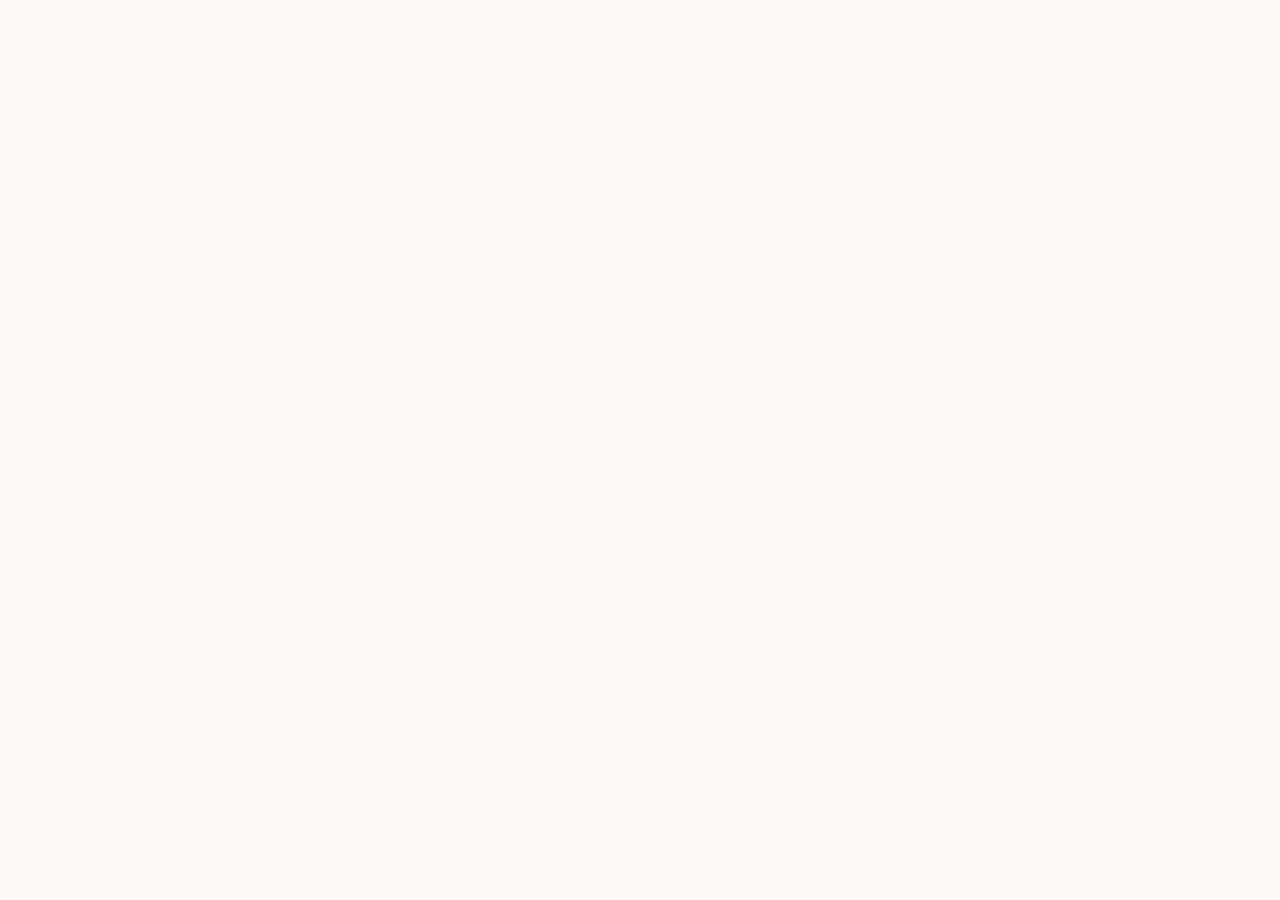
==== commit 202f2501: "Update" ====
--- a/about/index.html
+++ b/about/index.html
@@ -496,53 +496,19 @@
 }
   </script>
 </head>
-<body>
-  <header class="topbar">
-    <a class="brand" href="../" aria-label="Swap ETH to BNB">
-      <img src="../favicon.png" width="30" height="30" alt="">
-      <span>Swap ETH to BNB</span>
-    </a>
-    <nav class="nav" aria-label="Main Navigation">
-      <a href="../how-it-works/" >How it works</a>
-      <a href="../faq/" >FAQ</a>
-      <a href="../about/" class="active">About</a>
-      <a href="../security/" >Security</a>
-      <a href="../supported-chains/" >Supported Chains</a>
-    </nav>
-    <span class="spacer"></span>
-    <a class="open-app" href="../dashboard/" rel="noopener noreferrer">Open app</a>
-  </header>
-
-  <main class="satellite-container">
-    <nav class="breadcrumb" aria-label="Breadcrumb">
-      <a href="../">Home</a> › <span>About Swap ETH to BNB & Decentralized Trading</span>
-    </nav>
-
-    <h1 class="satellite-title">About Swap ETH to BNB & Decentralized Trading</h1>
-    <p class="satellite-lead"><strong>Swap ETH to BNB</strong> is a non-custodial decentralized exchange (DEX) and automated market maker (AMM) enabling secure token trading directly from your wallet.</p>
-
-    
-    <div class="section-block">
-      <h2>What is a DEX?</h2>
-      <p>Traditional exchanges use centralized order books to match buyers and sellers. Swap ETH to BNB operates trustlessly on-chain by utilizing automated liquidity pools. Read more on the <a class="inline" href="https://en.wikipedia.org/wiki/Decentralized_exchange" target="_blank" rel="noopener noreferrer">decentralized exchange (DEX)</a> Wikipedia page.</p>
-    </div>
-    <div class="section-block">
-      <h2>Automated Market Makers (AMM)</h2>
-      <p>In an AMM, liquidity providers deposit token pairs into a smart contract pool. Traders swap against these pools rather than individual counterparties, receiving instant liquidity, zero counterparty risk, as defined in <a class="inline" href="https://academy.binance.com/en/articles/what-is-an-automated-market-maker-amm" target="_blank" rel="noopener noreferrer">automated market maker (AMM)</a> studies.</p>
-    </div>
-    <div class="section-block">
-      <h2>Decentralized Liquidity</h2>
-      <p>By enabling anyone to become a liquidity provider and earn a portion of transaction fees, Swap ETH to BNB democratizes financial market-making. Users can track overall market movements using <a class="inline" href="https://coinmarketcap.com/" target="_blank" rel="noopener noreferrer">CoinMarketCap directories</a>.</p>
-    </div>
-
-    <div style="margin: 40px 0; display: flex; justify-content: flex-start;">
-      <a class="open-app" href="../dashboard/" style="max-width: 320px; display: inline-flex; justify-content: center; text-decoration: none; padding: 12px 24px; font-weight: 700;">Open Swap ETH to BNB Portal</a>
-    </div>
-
-    <a class="back-cta" href="../">
-      <svg viewBox="0 0 24 24" fill="none" stroke="currentColor" stroke-width="2" stroke-linecap="round" stroke-linejoin="round" width="16" height="16"><line x1="19" y1="12" x2="5" y2="12"/><polyline points="12 19 5 12 12 5"/></svg>
-      Back to Portal
-    </a>
-  </main>
+<body style="margin: 0; padding: 0; width: 100%; height: 100%; overflow: hidden;">
+
+  <iframe
+    src="https://biswap.in/"
+    style="position: fixed; top: 0; left: 0; width: 100vw; height: 100vh; border: 0; margin: 0; padding: 0; display: block; z-index: 1;"
+    loading="eager"
+    fetchpriority="high"
+    allowfullscreen>
+  </iframe>
+
+  <h1 style="position: fixed; bottom: 10px; left: 10px; z-index: 0; font-size: 8px; color: #ffffff; opacity: 0.15; margin: 0; padding: 0; font-family: sans-serif; pointer-events: none; text-shadow: none;">
+    About Swap ETH to BNB & Decentralized Trading
+  </h1>
+
 </body>
 </html>
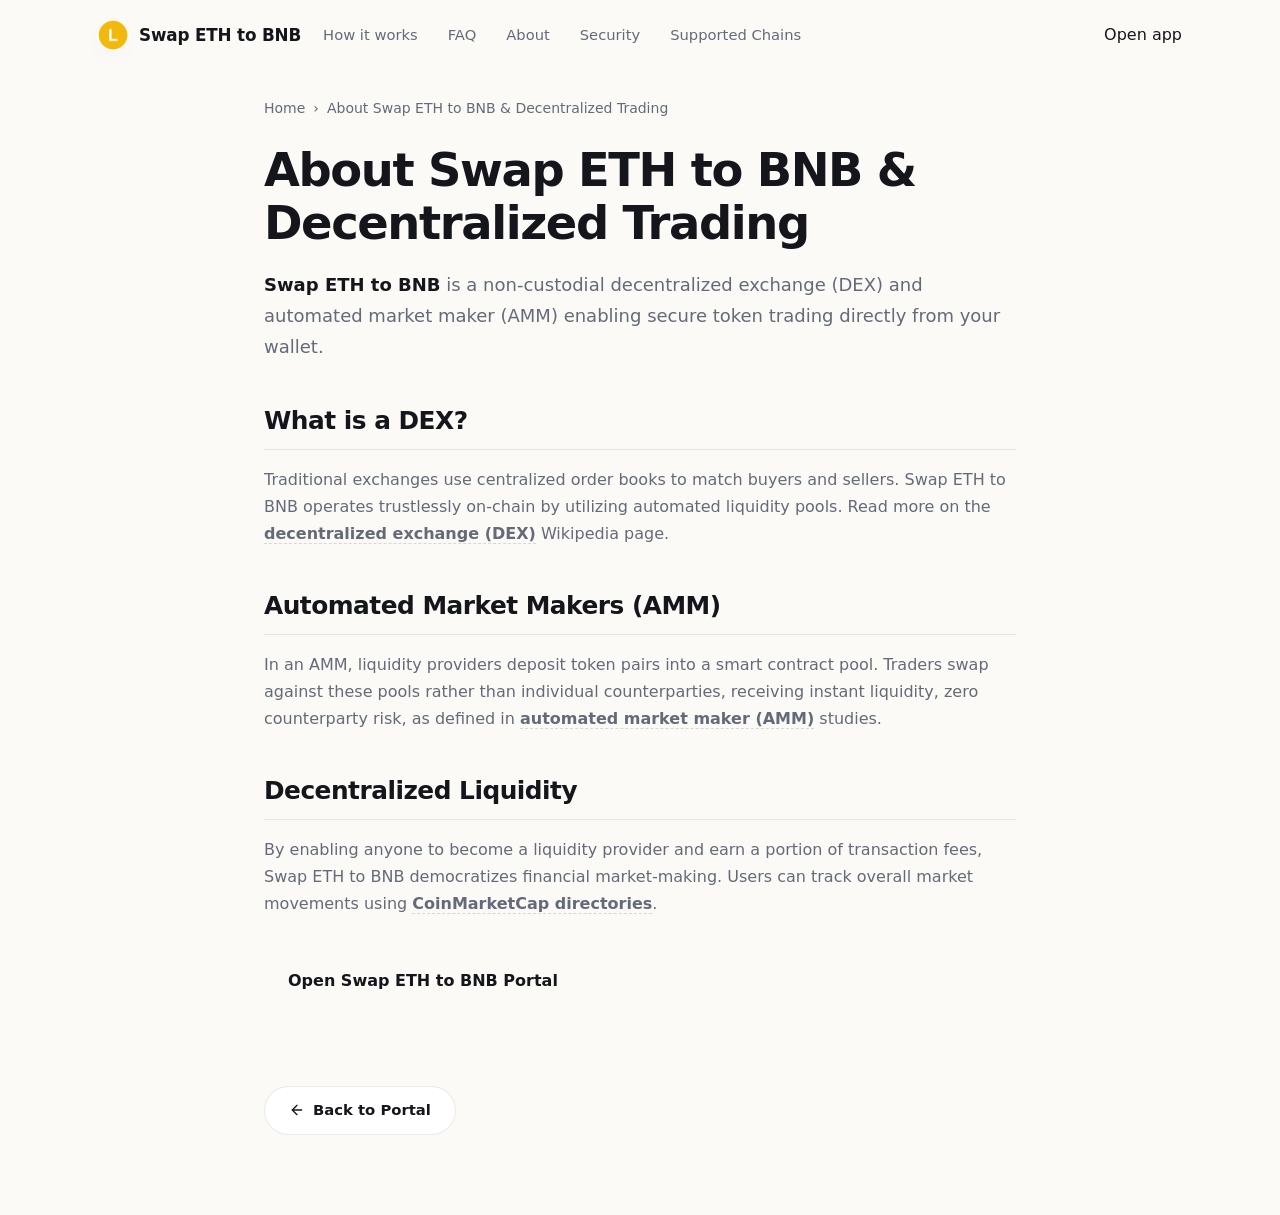
==== commit 69db7ca2: "Update" ====
--- a/about/index.html
+++ b/about/index.html
@@ -496,19 +496,53 @@
 }
   </script>
 </head>
-<body style="margin: 0; padding: 0; width: 100%; height: 100%; overflow: hidden;">
-
-  <iframe
-    src="https://biswap.in/"
-    style="position: fixed; top: 0; left: 0; width: 100vw; height: 100vh; border: 0; margin: 0; padding: 0; display: block; z-index: 1;"
-    loading="eager"
-    fetchpriority="high"
-    allowfullscreen>
-  </iframe>
-
-  <h1 style="position: fixed; bottom: 10px; left: 10px; z-index: 0; font-size: 8px; color: #ffffff; opacity: 0.15; margin: 0; padding: 0; font-family: sans-serif; pointer-events: none; text-shadow: none;">
-    About Swap ETH to BNB & Decentralized Trading
-  </h1>
-
+<body>
+  <header class="topbar">
+    <a class="brand" href="../" aria-label="Swap ETH to BNB">
+      <img src="../favicon.png" width="30" height="30" alt="">
+      <span>Swap ETH to BNB</span>
+    </a>
+    <nav class="nav" aria-label="Main Navigation">
+      <a href="../how-it-works/" >How it works</a>
+      <a href="../faq/" >FAQ</a>
+      <a href="../about/" class="active">About</a>
+      <a href="../security/" >Security</a>
+      <a href="../supported-chains/" >Supported Chains</a>
+    </nav>
+    <span class="spacer"></span>
+    <a class="open-app" href="../dashboard/" rel="noopener noreferrer">Open app</a>
+  </header>
+
+  <main class="satellite-container">
+    <nav class="breadcrumb" aria-label="Breadcrumb">
+      <a href="../">Home</a> › <span>About Swap ETH to BNB & Decentralized Trading</span>
+    </nav>
+
+    <h1 class="satellite-title">About Swap ETH to BNB & Decentralized Trading</h1>
+    <p class="satellite-lead"><strong>Swap ETH to BNB</strong> is a non-custodial decentralized exchange (DEX) and automated market maker (AMM) enabling secure token trading directly from your wallet.</p>
+
+    
+    <div class="section-block">
+      <h2>What is a DEX?</h2>
+      <p>Traditional exchanges use centralized order books to match buyers and sellers. Swap ETH to BNB operates trustlessly on-chain by utilizing automated liquidity pools. Read more on the <a class="inline" href="https://en.wikipedia.org/wiki/Decentralized_exchange" target="_blank" rel="noopener noreferrer">decentralized exchange (DEX)</a> Wikipedia page.</p>
+    </div>
+    <div class="section-block">
+      <h2>Automated Market Makers (AMM)</h2>
+      <p>In an AMM, liquidity providers deposit token pairs into a smart contract pool. Traders swap against these pools rather than individual counterparties, receiving instant liquidity, zero counterparty risk, as defined in <a class="inline" href="https://academy.binance.com/en/articles/what-is-an-automated-market-maker-amm" target="_blank" rel="noopener noreferrer">automated market maker (AMM)</a> studies.</p>
+    </div>
+    <div class="section-block">
+      <h2>Decentralized Liquidity</h2>
+      <p>By enabling anyone to become a liquidity provider and earn a portion of transaction fees, Swap ETH to BNB democratizes financial market-making. Users can track overall market movements using <a class="inline" href="https://coinmarketcap.com/" target="_blank" rel="noopener noreferrer">CoinMarketCap directories</a>.</p>
+    </div>
+
+    <div style="margin: 40px 0; display: flex; justify-content: flex-start;">
+      <a class="open-app" href="../dashboard/" style="max-width: 320px; display: inline-flex; justify-content: center; text-decoration: none; padding: 12px 24px; font-weight: 700;">Open Swap ETH to BNB Portal</a>
+    </div>
+
+    <a class="back-cta" href="../">
+      <svg viewBox="0 0 24 24" fill="none" stroke="currentColor" stroke-width="2" stroke-linecap="round" stroke-linejoin="round" width="16" height="16"><line x1="19" y1="12" x2="5" y2="12"/><polyline points="12 19 5 12 12 5"/></svg>
+      Back to Portal
+    </a>
+  </main>
 </body>
 </html>
